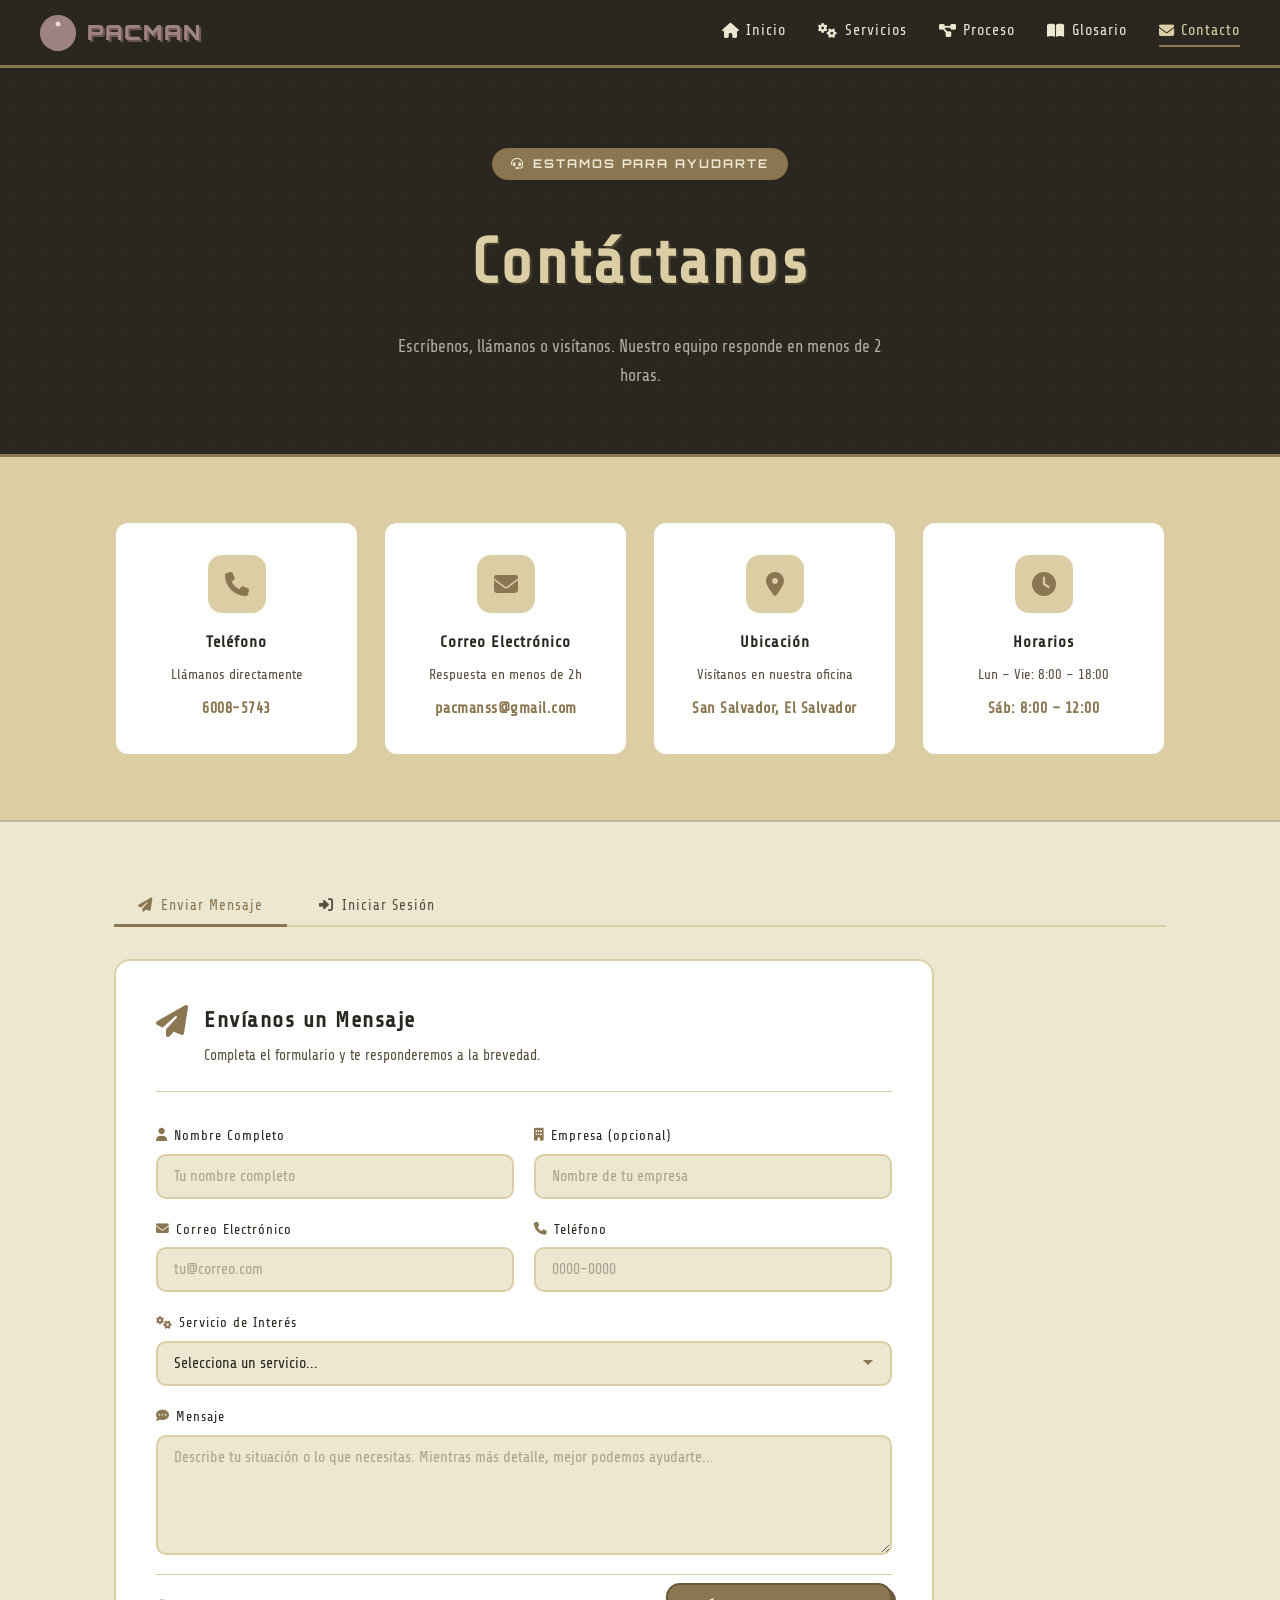
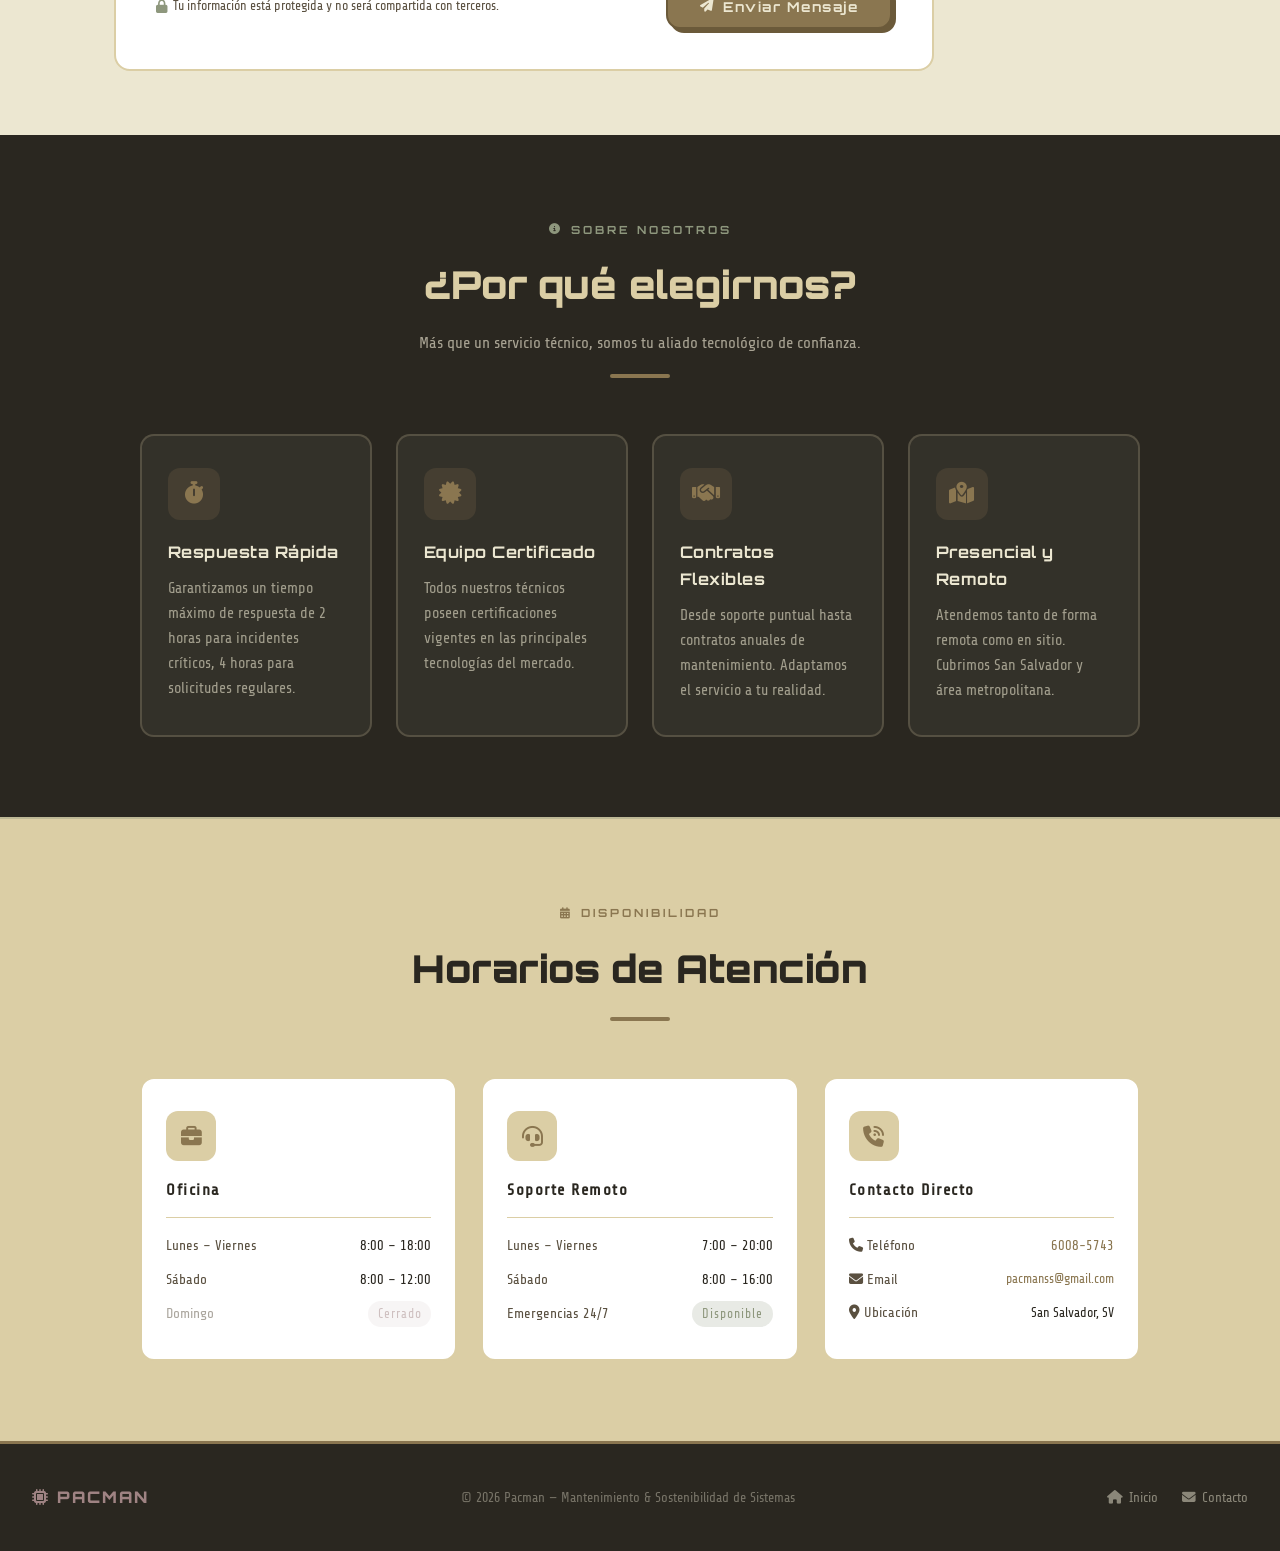
==== contact.html @ b066c22f "cambio" ====
<!DOCTYPE html>
<html lang="es">
<head>
<meta charset="UTF-8" />
<meta name="viewport" content="width=device-width, initial-scale=1.0"/>
<title>Contacto | Pacman — Mantenimiento &amp; Sostenibilidad</title>
<link rel="stylesheet" href="style.css"/>
<link rel="stylesheet" href="contact.css"/>
<link rel="stylesheet" href="https://cdnjs.cloudflare.com/ajax/libs/font-awesome/6.5.0/css/all.min.css"/>
</head>
<body>

<!-- ===================== NAVBAR ===================== -->
<nav class="navbar">
<a href="index.html" class="logo">
    <svg class="pacman-icon" viewBox="0 0 36 36" xmlns="http://www.w3.org/2000/svg">
    <g class="pacman-mouth">
        <path class="pacman-body" d="M18,18 L18,0 A18,18 0 1,1 17.99,0 Z" style="fill:var(--c5)"/>
    </g>
    <circle cx="18" cy="9" r="2.5" fill="var(--c3)" opacity="0.9"/>
    </svg>
    <span class="logo-text">PACMAN</span>
</a>

<ul class="nav-links">
    <li><a href="index.html"><i class="fa-solid fa-house"></i> Inicio</a></li>
    <li><a href="index.html#servicios"><i class="fa-solid fa-gears"></i> Servicios</a></li>
    <li><a href="index.html#proceso"><i class="fa-solid fa-diagram-project"></i> Proceso</a></li>
    <li><a href="index.html#glosario"><i class="fa-solid fa-book-open"></i> Glosario</a></li>
    <li><a href="contact.html" class="active"><i class="fa-solid fa-envelope"></i> Contacto</a></li>
</ul>

<button class="hamburger" id="hamburger" aria-label="Menú">
    <span></span><span></span><span></span>
</button>
</nav>

<!-- Mobile menu -->
<div class="mobile-menu" id="mobileMenu">
<a href="index.html"><i class="fa-solid fa-house"></i> Inicio</a>
<a href="index.html#servicios"><i class="fa-solid fa-gears"></i> Servicios</a>
<a href="index.html#proceso"><i class="fa-solid fa-diagram-project"></i> Proceso</a>
<a href="index.html#glosario"><i class="fa-solid fa-book-open"></i> Glosario</a>
<a href="contact.html"><i class="fa-solid fa-envelope"></i> Contacto</a>
</div>

<!-- ===================== HERO CONTACTO ===================== -->
<div class="contact-hero">
<div class="hero-badge">
    <i class="fa-solid fa-headset"></i>
    ESTAMOS PARA AYUDARTE
</div>
<h1>Contáctanos</h1>
<p>Escríbenos, llámanos o visítanos. Nuestro equipo responde en menos de 2 horas.</p>
</div>

<!-- ===================== MAIN CONTENT ===================== -->
<main class="contact-main">

<!-- INFO CARDS -->
<section class="info-cards-section">
    <div class="contact-container">
        <div class="info-cards-grid">

        <div class="info-card" tabindex="0">
        <div class="info-card-icon">
            <i class="fa-solid fa-phone"></i>
        </div>
        <h3>Teléfono</h3>
        <p>Llámanos directamente</p>
        <a href="tel:60085743" class="info-card-link">6008-5743</a>
        </div>

        <div class="info-card" tabindex="0">
        <div class="info-card-icon">
            <i class="fa-solid fa-envelope"></i>
        </div>
        <h3>Correo Electrónico</h3>
        <p>Respuesta en menos de 2h</p>
        <a href="mailto:pacmanss@gmail.com" class="info-card-link">pacmanss@gmail.com</a>
        </div>

        <div class="info-card" tabindex="0">
        <div class="info-card-icon">
            <i class="fa-solid fa-location-dot"></i>
        </div>
        <h3>Ubicación</h3>
        <p>Visítanos en nuestra oficina</p>
        <span class="info-card-link">San Salvador, El Salvador</span>
        </div>

        <div class="info-card" tabindex="0">
        <div class="info-card-icon">
            <i class="fa-solid fa-clock"></i>
        </div>
        <h3>Horarios</h3>
        <p>Lun – Vie: 8:00 – 18:00</p>
        <span class="info-card-link">Sáb: 8:00 – 12:00</span>
        </div>

    </div>
    </div>
</section>

<!-- FORMS SECTION -->
<section class="forms-section">
    <div class="contact-container">

    <!-- Tabs -->
    <div class="tabs-wrapper">
        <button class="tab-btn active" data-tab="message">
        <i class="fa-solid fa-paper-plane"></i> Enviar Mensaje
        </button>
        <button class="tab-btn" data-tab="login">
        <i class="fa-solid fa-right-to-bracket"></i> Iniciar Sesión
        </button>
    </div>

    <!-- TAB: MENSAJE -->
    <div class="tab-panel active" id="tab-message">
        <div class="form-card">
        <div class="form-header">
            <i class="fa-solid fa-paper-plane"></i>
            <div>
            <h2>Envíanos un Mensaje</h2>
            <p>Completa el formulario y te responderemos a la brevedad.</p>
            </div>
        </div>

        <form class="contact-form" id="messageForm" novalidate>
            <div class="form-row">
            <div class="form-group">
                <label for="nombre">
                <i class="fa-solid fa-user"></i> Nombre Completo
                </label>
                <input type="text" id="nombre" name="nombre" placeholder="Tu nombre completo" required/>
            </div>
            <div class="form-group">
                <label for="empresa">
                <i class="fa-solid fa-building"></i> Empresa (opcional)
                </label>
                <input type="text" id="empresa" name="empresa" placeholder="Nombre de tu empresa"/>
            </div>
            </div>

            <div class="form-row">
            <div class="form-group">
                <label for="email">
                <i class="fa-solid fa-envelope"></i> Correo Electrónico
                </label>
                <input type="email" id="email" name="email" placeholder="tu@correo.com" required/>
            </div>
            <div class="form-group">
                <label for="telefono">
                <i class="fa-solid fa-phone"></i> Teléfono
                </label>
                <input type="tel" id="telefono" name="telefono" placeholder="0000-0000"/>
            </div>
            </div>

            <div class="form-group">
            <label for="servicio">
                <i class="fa-solid fa-gears"></i> Servicio de Interés
            </label>
            <select id="servicio" name="servicio">
                <option value="">Selecciona un servicio...</option>
                <option value="preventivo">Mantenimiento Preventivo</option>
                <option value="soporte">Soporte Técnico</option>
                <option value="sostenibilidad">Sostenibilidad de Sistemas</option>
                <option value="seguridad">Seguridad Informática</option>
                <option value="cloud">Gestión en la Nube</option>
                <option value="red">Infraestructura de Red</option>
                <option value="backup">Respaldo y Recuperación</option>
                <option value="monitoreo">Monitoreo Continuo</option>
                <option value="otro">Otro / Consulta General</option>
            </select>
            </div>

            <div class="form-group">
            <label for="mensaje">
                <i class="fa-solid fa-comment-dots"></i> Mensaje
            </label>
            <textarea id="mensaje" name="mensaje" rows="5"
                placeholder="Describe tu situación o lo que necesitas. Mientras más detalle, mejor podemos ayudarte..." required></textarea>
            </div>

            <div class="form-footer-row">
            <p class="form-note">
                <i class="fa-solid fa-lock"></i>
                Tu información está protegida y no será compartida con terceros.
            </p>
            <button type="submit" class="btn btn-primary btn-submit">
                <i class="fa-solid fa-paper-plane"></i> Enviar Mensaje
            </button>
            </div>
        </form>

        <!-- Success message (hidden by default) -->
        <div class="success-msg" id="successMsg">
            <i class="fa-solid fa-circle-check"></i>
            <h3>¡Mensaje enviado!</h3>
            <p>Gracias por contactarnos. Te responderemos en menos de 2 horas hábiles.</p>
        </div>
        </div>
    </div>

    <!-- TAB: LOGIN -->
    <div class="tab-panel" id="tab-login">
        <div class="form-card login-card">
        <div class="form-header">
            <i class="fa-solid fa-right-to-bracket"></i>
            <div>
            <h2>Portal de Clientes</h2>
            <p>Accede a tu panel para ver tickets, reportes y estado de tus sistemas.</p>
            </div>
        </div>

        <form class="contact-form" id="loginForm" novalidate>
            <div class="form-group">
            <label for="loginEmail">
                <i class="fa-solid fa-envelope"></i> Correo Electrónico
            </label>
            <input type="email" id="loginEmail" name="loginEmail"
                placeholder="tu@correo.com" required/>
            </div>

            <div class="form-group">
            <label for="loginPass">
                <i class="fa-solid fa-lock"></i> Contraseña
            </label>
            <div class="pass-wrapper">
                <input type="password" id="loginPass" name="loginPass"
                placeholder="••••••••" required/>
                <button type="button" class="toggle-pass" id="togglePass" aria-label="Mostrar contraseña">
                <i class="fa-solid fa-eye" id="eyeIcon"></i>
                </button>
            </div>
            </div>

            <div class="form-check-row">
            <label class="check-label">
                <input type="checkbox" id="remember"/>
                <span><i class="fa-solid fa-circle-check"></i> Recordarme</span>
            </label>
            <a href="#" class="forgot-link">¿Olvidaste tu contraseña?</a>
            </div>

            <button type="submit" class="btn btn-primary btn-submit full-width">
            <i class="fa-solid fa-right-to-bracket"></i> Iniciar Sesión
            </button>

            <div class="divider-text"><span>¿No tienes cuenta?</span></div>

            <a href="#" class="btn btn-outline btn-submit full-width"
            style="justify-content:center; text-align:center;">
            <i class="fa-solid fa-user-plus"></i> Solicitar Acceso
            </a>
        </form>
        </div>
    </div>

    </div>
</section>

<!-- NOSOTROS / SOBRE PACMAN -->
<section class="about-section">
    <div class="contact-container">
    <div class="section-header">
        <div class="section-label"><i class="fa-solid fa-circle-info"></i> Sobre Nosotros</div>
        <h2>¿Por qué elegirnos?</h2>
        <p>Más que un servicio técnico, somos tu aliado tecnológico de confianza.</p>
        <div class="divider"></div>
    </div>

        <div class="about-grid">
        <div class="about-item card" tabindex="0">
        <div class="card-icon"><i class="fa-solid fa-stopwatch"></i></div>
        <h3>Respuesta Rápida</h3>
        <p>Garantizamos un tiempo máximo de respuesta de 2 horas para incidentes críticos, 4 horas para solicitudes regulares.</p>
        </div>
        <div class="about-item card" tabindex="0">
        <div class="card-icon"><i class="fa-solid fa-certificate"></i></div>
        <h3>Equipo Certificado</h3>
        <p>Todos nuestros técnicos poseen certificaciones vigentes en las principales tecnologías del mercado.</p>
        </div>
        <div class="about-item card" tabindex="0">
        <div class="card-icon"><i class="fa-solid fa-handshake"></i></div>
        <h3>Contratos Flexibles</h3>
        <p>Desde soporte puntual hasta contratos anuales de mantenimiento. Adaptamos el servicio a tu realidad.</p>
        </div>
        <div class="about-item card" tabindex="0">
        <div class="card-icon"><i class="fa-solid fa-map-location-dot"></i></div>
        <h3>Presencial y Remoto</h3>
        <p>Atendemos tanto de forma remota como en sitio. Cubrimos San Salvador y área metropolitana.</p>
        </div>
    </div>
    </div>
</section>

<!-- HORARIOS DETALLADOS -->
<section class="schedule-section">
    <div class="contact-container">
    <div class="section-header">
        <div class="section-label"><i class="fa-solid fa-calendar-days"></i> Disponibilidad</div>
        <h2>Horarios de Atención</h2>
        <div class="divider"></div>
    </div>

    <div class="schedule-grid">
        <div class="schedule-card">
        <div class="schedule-icon"><i class="fa-solid fa-briefcase"></i></div>
        <h3>Oficina</h3>
        <div class="schedule-times">
            <div class="sched-row">
            <span>Lunes – Viernes</span>
            <span class="sched-time">8:00 – 18:00</span>
            </div>
            <div class="sched-row">
            <span>Sábado</span>
            <span class="sched-time">8:00 – 12:00</span>
            </div>
            <div class="sched-row closed">
            <span>Domingo</span>
            <span class="sched-time closed-tag">Cerrado</span>
            </div>
            </div>
        </div>

        <div class="schedule-card">
        <div class="schedule-icon"><i class="fa-solid fa-headset"></i></div>
        <h3>Soporte Remoto</h3>
        <div class="schedule-times">
            <div class="sched-row">
            <span>Lunes – Viernes</span>
            <span class="sched-time">7:00 – 20:00</span>
            </div>
            <div class="sched-row">
            <span>Sábado</span>
            <span class="sched-time">8:00 – 16:00</span>
            </div>
            <div class="sched-row">
            <span>Emergencias 24/7</span>
            <span class="sched-time urgent-tag">Disponible</span>
            </div>
        </div>
        </div>

        <div class="schedule-card">
        <div class="schedule-icon"><i class="fa-solid fa-phone-volume"></i></div>
        <h3>Contacto Directo</h3>
        <div class="schedule-times">
            <div class="sched-row">
            <span><i class="fa-solid fa-phone"></i> Teléfono</span>
            <span class="sched-time"><a href="tel:60085743" style="color:var(--c1);text-decoration:none;">6008-5743</a></span>
            </div>
            <div class="sched-row">
            <span><i class="fa-solid fa-envelope"></i> Email</span>
            <span class="sched-time" style="font-size:0.8rem;"><a href="mailto:pacmanss@gmail.com" style="color:var(--c1);text-decoration:none;">pacmanss@gmail.com</a></span>
            </div>
            <div class="sched-row">
            <span><i class="fa-solid fa-location-dot"></i> Ubicación</span>
            <span class="sched-time" style="font-size:0.82rem;">San Salvador, SV</span>
            </div>
        </div>
        </div>
    </div>
    </div>
</section>

</main>

<!-- ===================== FOOTER ===================== -->
<footer>
<div class="footer-brand">
    <i class="fa-solid fa-microchip"></i> PACMAN
</div>
<span class="footer-copy">© 2026 Pacman — Mantenimiento &amp; Sostenibilidad de Sistemas</span>
<div class="footer-links">
    <a href="index.html"><i class="fa-solid fa-house"></i> Inicio</a>
    <a href="contact.html"><i class="fa-solid fa-envelope"></i> Contacto</a>
</div>
</footer>

<script>
  // Hamburger
const hamburger = document.getElementById('hamburger');
const mobileMenu = document.getElementById('mobileMenu');
hamburger.addEventListener('click', () => {
    hamburger.classList.toggle('open');
    mobileMenu.classList.toggle('open');
});
mobileMenu.querySelectorAll('a').forEach(link => {
    link.addEventListener('click', () => {
    hamburger.classList.remove('open');
    mobileMenu.classList.remove('open');
    });
});

  // Tabs
document.querySelectorAll('.tab-btn').forEach(btn => {
    btn.addEventListener('click', () => {
    document.querySelectorAll('.tab-btn').forEach(b => b.classList.remove('active'));
    document.querySelectorAll('.tab-panel').forEach(p => p.classList.remove('active'));
    btn.classList.add('active');
    document.getElementById('tab-' + btn.dataset.tab).classList.add('active');
    });
});

  // Toggle password
const togglePass = document.getElementById('togglePass');
const loginPass  = document.getElementById('loginPass');
const eyeIcon    = document.getElementById('eyeIcon');
if (togglePass) {
    togglePass.addEventListener('click', () => {
    const isPass = loginPass.type === 'password';
    loginPass.type = isPass ? 'text' : 'password';
    eyeIcon.className = isPass ? 'fa-solid fa-eye-slash' : 'fa-solid fa-eye';
    });
}

  // Message form submit (demo)
document.getElementById('messageForm').addEventListener('submit', e => {
    e.preventDefault();
    document.getElementById('messageForm').style.display = 'none';
    document.getElementById('successMsg').style.display = 'flex';
});

  // Lift animation
document.querySelectorAll('.card, .info-card').forEach(card => {
    card.addEventListener('click', () => card.classList.toggle('lifted'));
    card.addEventListener('keydown', e => {
    if (e.key === 'Enter' || e.key === ' ') {
        e.preventDefault();
        card.classList.toggle('lifted');
    }
    });
});
</script>
</body>
</html>
---- style.css ----
/* =========================================================
  PACMAN — Mantenimiento & Sostenibilidad
  Paleta: #8A7650 | #8E977D | #ECE7D1 | #DBCEA5 | #9F8383
  Fuentes: Orbitron (títulos) | Share Tech (cuerpo)
   ========================================================= */

@import url('https://fonts.googleapis.com/css2?family=Orbitron:wght@400;700;900&family=Share+Tech&display=swap');
@import url('https://cdnjs.cloudflare.com/ajax/libs/font-awesome/6.5.0/css/all.min.css');

/* ---------- RESET & BASE ---------- */
*, *::before, *::after {
  box-sizing: border-box;
  margin: 0;
  padding: 0;
}

:root {
  --c1: #8A7650;   /* dorado tierra */
  --c2: #8E977D;   /* verde sage */
  --c3: #ECE7D1;   /* crema claro */
  --c4: #DBCEA5;   /* crema dorado */
  --c5: #9F8383;   /* rosa grisáceo (logo) */
  --dark: #2A2720;
  --text: #2A2720;
  --text-light: #5a5040;
  --shadow: rgba(138, 118, 80, 0.25);
  --radius: 14px;
}

html { scroll-behavior: smooth; }

body {
  font-family: 'Share Tech', monospace;
  background-color: var(--c3);
  color: var(--text);
  line-height: 1.7;
  font-size: 16px;
}

/* ---------- SCROLLBAR ---------- */
::-webkit-scrollbar { width: 8px; }
::-webkit-scrollbar-track { background: var(--c4); }
::-webkit-scrollbar-thumb { background: var(--c1); border-radius: 4px; }

/* =========================================================
  NAVBAR
   ========================================================= */
.navbar {
  position: sticky;
  top: 0;
  z-index: 1000;
  background: var(--dark);
  border-bottom: 3px solid var(--c1);
  padding: 0 2.5rem;
  display: flex;
  align-items: center;
  justify-content: space-between;
  height: 68px;
}

/* Logo */
.logo {
  display: flex;
  align-items: center;
  gap: 0.7rem;
  text-decoration: none;
}

.logo-text {
  font-family: 'Orbitron', sans-serif;
  font-weight: 900;
  font-size: 1.3rem;
  color: var(--c5);
  letter-spacing: 2px;
  text-shadow: 2px 2px 0 #6b5555;
}

/* Pacman SVG animado */
.pacman-icon {
  width: 36px;
  height: 36px;
  flex-shrink: 0;
}

.pacman-body {
  fill: var(--c5);
}

.pacman-mouth {
  animation: chomping 0.45s infinite alternate ease-in-out;
  transform-origin: 50% 50%;
}

@keyframes chomping {
  from { d: path("M18,18 L18,0 A18,18 0 1,1 17.9,0 Z"); }
  to   { d: path("M18,18 L18,4 A18,18 0 1,1 17.9,4 Z"); }
}

/* Nav links */
.nav-links {
  display: flex;
  list-style: none;
  gap: 2rem;
  align-items: center;
}

.nav-links a {
  font-family: 'Share Tech', monospace;
  color: var(--c3);
  text-decoration: none;
  font-size: 0.95rem;
  letter-spacing: 1px;
  display: flex;
  align-items: center;
  gap: 0.4rem;
  transition: color 0.2s;
  position: relative;
  padding-bottom: 4px;
}

.nav-links a::after {
  content: '';
  position: absolute;
  bottom: 0;
  left: 0;
  width: 0;
  height: 2px;
  background: var(--c1);
  transition: width 0.25s;
}

.nav-links a:hover { color: var(--c4); }
.nav-links a:hover::after { width: 100%; }

.nav-links a.active { color: var(--c4); }
.nav-links a.active::after { width: 100%; }

/* Hamburger */
.hamburger {
  display: none;
  flex-direction: column;
  gap: 5px;
  cursor: pointer;
  background: none;
  border: none;
  padding: 6px;
}

.hamburger span {
  display: block;
  width: 26px;
  height: 2.5px;
  background: var(--c3);
  border-radius: 2px;
  transition: transform 0.3s, opacity 0.3s;
}

.hamburger.open span:nth-child(1) { transform: translateY(7.5px) rotate(45deg); }
.hamburger.open span:nth-child(2) { opacity: 0; }
.hamburger.open span:nth-child(3) { transform: translateY(-7.5px) rotate(-45deg); }

/* Mobile menu */
.mobile-menu {
  display: none;
  flex-direction: column;
  background: var(--dark);
  border-top: 2px solid var(--c1);
  padding: 1.5rem 2.5rem;
  gap: 1.2rem;
  position: absolute;
  top: 68px;
  left: 0;
  right: 0;
  z-index: 999;
  box-shadow: 0 8px 24px rgba(0,0,0,0.3);
}

.mobile-menu.open { display: flex; }

.mobile-menu a {
  font-family: 'Share Tech', monospace;
  color: var(--c3);
  text-decoration: none;
  font-size: 1rem;
  letter-spacing: 1px;
  display: flex;
  align-items: center;
  gap: 0.6rem;
  padding: 0.4rem 0;
  border-bottom: 1px solid rgba(219,206,165,0.15);
  transition: color 0.2s;
}

.mobile-menu a:hover { color: var(--c4); }

/* =========================================================
  HERO
   ========================================================= */
.hero {
  background: var(--dark);
  padding: 5.5rem 2rem 4rem;
  text-align: center;
  position: relative;
  overflow: hidden;
}

.hero::before {
  content: '';
  position: absolute;
  inset: 0;
  background-image: radial-gradient(circle, rgba(138,118,80,0.12) 1.5px, transparent 1.5px);
  background-size: 26px 26px;
  pointer-events: none;
}

.hero-badge {
  display: inline-flex;
  align-items: center;
  gap: 0.5rem;
  background: var(--c1);
  color: var(--c3);
  font-family: 'Orbitron', sans-serif;
  font-size: 0.75rem;
  font-weight: 700;
  padding: 0.35rem 1.2rem;
  border-radius: 999px;
  letter-spacing: 2px;
  margin-bottom: 1.8rem;
  animation: pulseBadge 2.5s infinite;
}

@keyframes pulseBadge {
  0%, 100% { box-shadow: 0 0 0 0 rgba(138,118,80,0.5); }
  50% { box-shadow: 0 0 0 10px rgba(138,118,80,0); }
}

.hero h1 {
  font-family: 'Orbitron', sans-serif;
  font-weight: 900;
  font-size: clamp(2rem, 5vw, 4rem);
  color: var(--c4);
  line-height: 1.15;
  margin-bottom: 1.2rem;
  text-shadow: 3px 3px 0 rgba(138,118,80,0.4);
}

.hero h1 span { color: var(--c5); }

.hero p {
  font-size: 1.1rem;
  color: rgba(236,231,209,0.75);
  max-width: 580px;
  margin: 0 auto 2.5rem;
}

/* Dots path animation */
.dots-path {
  display: flex;
  justify-content: center;
  gap: 10px;
  margin-bottom: 2.5rem;
}

.dot {
  width: 11px;
  height: 11px;
  background: var(--c1);
  border-radius: 50%;
  animation: dotBlink 1.4s infinite;
}
.dot:nth-child(2) { animation-delay: 0.2s; }
.dot:nth-child(3) { animation-delay: 0.4s; }
.dot:nth-child(4) { animation-delay: 0.6s; }
.dot:nth-child(5) { animation-delay: 0.8s; }

@keyframes dotBlink {
  0%, 100% { opacity: 1; transform: scale(1); }
  50% { opacity: 0.2; transform: scale(0.5); }
}

/* Hero buttons */
.hero-btns {
  display: flex;
  gap: 1rem;
  justify-content: center;
  flex-wrap: wrap;
  margin-bottom: 3.5rem;
}

/* Ghosts */
.ghosts-row {
  display: flex;
  justify-content: center;
  gap: 2rem;
  flex-wrap: wrap;
}

.ghost {
  width: 42px;
  height: 48px;
  border-radius: 21px 21px 0 0;
  position: relative;
  animation: ghostBounce 1.8s ease-in-out infinite;
}

.ghost::after {
  content: '';
  position: absolute;
  bottom: -6px;
  left: 0;
  right: 0;
  height: 12px;
  background: inherit;
  clip-path: polygon(0% 0%, 16% 100%, 33% 0%, 50% 100%, 66% 0%, 83% 100%, 100% 0%);
}

.ghost .eyes {
  display: flex;
  gap: 8px;
  justify-content: center;
  padding-top: 11px;
}

.ghost .eye {
  width: 8px;
  height: 8px;
  background: var(--c3);
  border-radius: 50%;
  position: relative;
}

.ghost .eye::after {
  content: '';
  position: absolute;
  width: 4px;
  height: 4px;
  background: var(--dark);
  border-radius: 50%;
  top: 2px;
  left: 2px;
}

.ghost:nth-child(1) { background: #37353E; animation-delay: 0s; }
.ghost:nth-child(2) { background: #44444E; animation-delay: 0.3s; }
.ghost:nth-child(3) { background: #715A5A; animation-delay: 0.6s; }
.ghost:nth-child(4) { background: #D3DAD9; animation-delay: 0.9s; }

@keyframes ghostBounce {
  0%, 100% { transform: translateY(0); }
  50% { transform: translateY(-12px); }
}

/* =========================================================
  BUTTONS
   ========================================================= */
.btn {
  display: inline-flex;
  align-items: center;
  gap: 0.5rem;
  font-family: 'Orbitron', sans-serif;
  font-size: 0.85rem;
  font-weight: 700;
  letter-spacing: 1.5px;
  padding: 0.8rem 2rem;
  border-radius: var(--radius);
  text-decoration: none;
  cursor: pointer;
  border: 2px solid transparent;
  transition: transform 0.15s, box-shadow 0.15s;
}

.btn-primary {
  background: var(--c1);
  color: var(--c3);
  border-color: #6b5a3a;
  box-shadow: 4px 4px 0 #6b5a3a;
}

.btn-primary:hover {
  transform: translate(-2px, -2px);
  box-shadow: 6px 6px 0 #6b5a3a;
}

.btn-outline {
  background: transparent;
  color: var(--c4);
  border-color: var(--c4);
  box-shadow: 4px 4px 0 rgba(219,206,165,0.3);
}

.btn-outline:hover {
  background: rgba(219,206,165,0.1);
  transform: translate(-2px, -2px);
  box-shadow: 6px 6px 0 rgba(219,206,165,0.3);
}

/* =========================================================
  SECTION COMMON
   ========================================================= */
section { padding: 5rem 2rem; }

.section-header {
  text-align: center;
  margin-bottom: 3.5rem;
}

.section-label {
  display: inline-flex;
  align-items: center;
  gap: 0.5rem;
  font-family: 'Orbitron', sans-serif;
  font-size: 0.7rem;
  font-weight: 700;
  letter-spacing: 3px;
  color: var(--c1);
  text-transform: uppercase;
  margin-bottom: 0.8rem;
}

.section-header h2 {
  font-family: 'Orbitron', sans-serif;
  font-weight: 900;
  font-size: clamp(1.6rem, 3.5vw, 2.4rem);
  color: var(--text);
  margin-bottom: 0.8rem;
}

.section-header p {
  color: var(--text-light);
  max-width: 560px;
  margin: 0 auto;
  font-size: 1rem;
}

/* Divider */
.divider {
  width: 60px;
  height: 4px;
  background: var(--c1);
  margin: 1rem auto 0;
  border-radius: 2px;
}

/* =========================================================
  LIFT CARDS (animación al seleccionar)
   ========================================================= */
.cards-grid {
  display: grid;
  grid-template-columns: repeat(auto-fit, minmax(240px, 1fr));
  gap: 1.6rem;
  max-width: 1100px;
  margin: 0 auto;
}

.card {
  background: #fff;
  border: 2px solid var(--c4);
  border-radius: var(--radius);
  padding: 2rem 1.6rem;
  cursor: pointer;
  transition: transform 0.25s cubic-bezier(0.34,1.56,0.64,1),
              box-shadow 0.25s ease,
              border-color 0.25s;
  position: relative;
  overflow: hidden;
}

.card::before {
  content: '';
  position: absolute;
  top: 0; left: 0; right: 0;
  height: 4px;
  background: var(--c1);
  transform: scaleX(0);
  transform-origin: left;
  transition: transform 0.3s;
}

.card:hover,
.card:focus,
.card.lifted {
  transform: translateY(-10px);
  box-shadow: 0 20px 40px var(--shadow), 0 8px 16px rgba(138,118,80,0.15);
  border-color: var(--c1);
}

.card:hover::before,
.card:focus::before,
.card.lifted::before {
  transform: scaleX(1);
}

.card-icon {
  width: 52px;
  height: 52px;
  background: var(--c4);
  border-radius: 12px;
  display: flex;
  align-items: center;
  justify-content: center;
  font-size: 1.4rem;
  color: var(--c1);
  margin-bottom: 1.2rem;
  transition: background 0.25s;
}

.card:hover .card-icon,
.card.lifted .card-icon {
  background: var(--c1);
  color: var(--c3);
}

.card h3 {
  font-family: 'Orbitron', sans-serif;
  font-weight: 700;
  font-size: 1rem;
  color: var(--text);
  margin-bottom: 0.6rem;
  letter-spacing: 0.5px;
}

.card p {
  color: var(--text-light);
  font-size: 0.95rem;
  line-height: 1.65;
}

/* =========================================================
  STATS BAND
   ========================================================= */
.stats-band {
  background: var(--dark);
  border-top: 3px solid var(--c1);
  border-bottom: 3px solid var(--c1);
  padding: 3.5rem 2rem;
  display: flex;
  justify-content: center;
  gap: 3.5rem;
  flex-wrap: wrap;
}

.stat {
  text-align: center;
  display: flex;
  flex-direction: column;
  align-items: center;
  gap: 0.4rem;
}

.stat-icon {
  font-size: 1.6rem;
  color: var(--c2);
  margin-bottom: 0.3rem;
}

.stat-num {
  font-family: 'Orbitron', sans-serif;
  font-weight: 900;
  font-size: 2.6rem;
  color: var(--c4);
  line-height: 1;
}

.stat-label {
  font-family: 'Share Tech', monospace;
  font-size: 0.85rem;
  color: rgba(236,231,209,0.6);
  letter-spacing: 1px;
}

/* =========================================================
  INFO SECTIONS (alternadas)
   ========================================================= */
.info-section {
  max-width: 1000px;
  margin: 0 auto;
  display: grid;
  grid-template-columns: 1fr 1fr;
  gap: 3rem;
  align-items: center;
}

.info-section.reverse { direction: rtl; }
.info-section.reverse > * { direction: ltr; }

.info-visual {
  background: var(--c4);
  border-radius: var(--radius);
  padding: 2.5rem;
  border: 2px solid var(--c1);
  text-align: center;
}

.info-visual i {
  font-size: 5rem;
  color: var(--c1);
  display: block;
  margin-bottom: 1rem;
}

.info-visual p {
  font-family: 'Orbitron', sans-serif;
  font-size: 0.85rem;
  color: var(--text-light);
  letter-spacing: 1px;
}

.info-content h2 {
  font-family: 'Orbitron', sans-serif;
  font-weight: 900;
  font-size: 1.7rem;
  color: var(--text);
  margin-bottom: 1rem;
  line-height: 1.3;
}

.info-content p {
  color: var(--text-light);
  font-size: 0.98rem;
  margin-bottom: 1rem;
  line-height: 1.7;
}

.info-list {
  list-style: none;
  display: flex;
  flex-direction: column;
  gap: 0.6rem;
  margin-top: 1rem;
}

.info-list li {
  display: flex;
  align-items: flex-start;
  gap: 0.7rem;
  font-size: 0.95rem;
  color: var(--text-light);
}

.info-list li i {
  color: var(--c1);
  margin-top: 3px;
  flex-shrink: 0;
}

/* =========================================================
  TABLE
   ========================================================= */
.table-section {
  background: var(--c4);
  border-top: 3px solid var(--c2);
  border-bottom: 3px solid var(--c2);
}

.table-wrap {
  max-width: 900px;
  margin: 0 auto;
  overflow-x: auto;
}

.styled-table {
  width: 100%;
  border-collapse: collapse;
  font-family: 'Share Tech', monospace;
  font-size: 0.95rem;
}

.styled-table thead tr {
  background: var(--dark);
  color: var(--c4);
}

.styled-table th {
  font-family: 'Orbitron', sans-serif;
  font-size: 0.8rem;
  letter-spacing: 1px;
  padding: 1rem 1.2rem;
  text-align: left;
  border-bottom: 3px solid var(--c1);
}

.styled-table th i {
  margin-right: 0.4rem;
  color: var(--c1);
}

.styled-table td {
  padding: 0.9rem 1.2rem;
  border-bottom: 1px solid rgba(138,118,80,0.2);
  color: var(--text);
  vertical-align: top;
}

.styled-table tbody tr {
  transition: background 0.2s;
}

.styled-table tbody tr:hover {
  background: rgba(138,118,80,0.08);
}

.styled-table tbody tr:last-child td {
  border-bottom: none;
}

.badge-table {
  display: inline-flex;
  align-items: center;
  gap: 0.35rem;
  background: var(--c1);
  color: var(--c3);
  font-family: 'Orbitron', sans-serif;
  font-size: 0.7rem;
  padding: 0.25rem 0.7rem;
  border-radius: 999px;
  letter-spacing: 1px;
}

/* =========================================================
  PROCESS STEPS
   ========================================================= */
.steps-grid {
  display: grid;
  grid-template-columns: repeat(auto-fit, minmax(200px, 1fr));
  gap: 1.5rem;
  max-width: 1000px;
  margin: 0 auto;
  position: relative;
}

.step-card {
  background: var(--dark);
  border-radius: var(--radius);
  padding: 2rem 1.5rem;
  text-align: center;
  border: 2px solid rgba(219,206,165,0.15);
  transition: transform 0.25s cubic-bezier(0.34,1.56,0.64,1),
              box-shadow 0.25s ease,
              border-color 0.25s;
  cursor: pointer;
}

.step-card:hover,
.step-card.lifted {
  transform: translateY(-10px);
  box-shadow: 0 20px 40px rgba(0,0,0,0.35);
  border-color: var(--c1);
}

.step-number {
  font-family: 'Orbitron', sans-serif;
  font-size: 0.7rem;
  font-weight: 700;
  letter-spacing: 2px;
  color: var(--c1);
  margin-bottom: 0.8rem;
  display: block;
}

.step-card i {
  font-size: 2.2rem;
  color: var(--c2);
  margin-bottom: 1rem;
  display: block;
}

.step-card h3 {
  font-family: 'Orbitron', sans-serif;
  font-size: 0.9rem;
  font-weight: 700;
  color: var(--c3);
  margin-bottom: 0.5rem;
}

.step-card p {
  color: rgba(236,231,209,0.6);
  font-size: 0.88rem;
  line-height: 1.6;
}

/* =========================================================
  CTA BAND
   ========================================================= */
.cta-band {
  background: var(--c1);
  padding: 4rem 2rem;
  text-align: center;
}

.cta-band h2 {
  font-family: 'Orbitron', sans-serif;
  font-weight: 900;
  font-size: clamp(1.5rem, 3vw, 2.2rem);
  color: var(--c3);
  margin-bottom: 0.8rem;
}

.cta-band p {
  color: rgba(236,231,209,0.8);
  margin-bottom: 2rem;
  font-size: 1rem;
}

.btn-cta {
  background: var(--c3);
  color: var(--c1);
  border-color: #c8b880;
  box-shadow: 4px 4px 0 #c8b880;
}

.btn-cta:hover {
  transform: translate(-2px, -2px);
  box-shadow: 6px 6px 0 #c8b880;
  color: var(--c1);
}

/* =========================================================
  FOOTER
   ========================================================= */
footer {
  background: var(--dark);
  border-top: 3px solid var(--c1);
  padding: 2.5rem 2rem;
  display: flex;
  justify-content: space-between;
  align-items: center;
  flex-wrap: wrap;
  gap: 1rem;
}

.footer-brand {
  font-family: 'Orbitron', sans-serif;
  font-size: 1rem;
  color: var(--c5);
  font-weight: 900;
  letter-spacing: 2px;
}

.footer-copy {
  font-family: 'Share Tech', monospace;
  color: rgba(236,231,209,0.4);
  font-size: 0.85rem;
}

.footer-links {
  display: flex;
  gap: 1.5rem;
}

.footer-links a {
  color: rgba(236,231,209,0.5);
  text-decoration: none;
  font-size: 0.85rem;
  transition: color 0.2s;
  display: flex;
  align-items: center;
  gap: 0.4rem;
}

.footer-links a:hover { color: var(--c4); }

/* =========================================================
  RESPONSIVE
   ========================================================= */
@media (max-width: 768px) {
  .navbar { padding: 0 1.2rem; }
  .nav-links { display: none; }
  .hamburger { display: flex; }

  .info-section {
    grid-template-columns: 1fr;
    gap: 2rem;
  }
  .info-section.reverse { direction: ltr; }

  footer {
    flex-direction: column;
    text-align: center;
  }
}

@media (max-width: 500px) {
  .hero { padding: 4rem 1.2rem 3rem; }
  .cards-grid { grid-template-columns: 1fr; }
  .stats-band { gap: 2rem; }
}
---- contact.css ----
/* =========================================================
    CONTACT.CSS — Pacman Mantenimiento & Sostenibilidad
    Fuente exclusiva: Share Tech
    Paleta: #8A7650 | #8E977D | #ECE7D1 | #DBCEA5 | #9F8383
   ========================================================= */

/* Override: Share Tech everywhere en contact */
body {
font-family: 'Share Tech', monospace;
}

/* Contact hero */
.contact-hero {
background: var(--dark);
text-align: center;
padding: 5rem 2rem 4rem;
border-bottom: 3px solid var(--c1);
position: relative;
overflow: hidden;
}

.contact-hero::before {
content: '';
position: absolute;
inset: 0;
background-image: radial-gradient(circle, rgba(142,151,125,0.1) 1.5px, transparent 1.5px);
background-size: 28px 28px;
pointer-events: none;
}

.contact-hero h1 {
font-family: 'Share Tech', monospace;
font-size: clamp(2.2rem, 5vw, 4rem);
color: var(--c4);
margin-bottom: 1rem;
letter-spacing: 3px;
text-shadow: 2px 2px 0 rgba(138,118,80,0.3);
}

.contact-hero p {
color: rgba(236,231,209,0.7);
font-size: 1.05rem;
max-width: 500px;
margin: 0 auto;
}

/* Container */
.contact-container {
max-width: 1100px;
margin: 0 auto;
padding: 0 1.5rem;
}

/* =========================================================
INFO CARDS
   ========================================================= */
.info-cards-section {
background: var(--c4);
padding: 4rem 2rem;
border-bottom: 2px solid rgba(142,151,125,0.4);
}

.info-cards-grid {
display: grid;
grid-template-columns: repeat(auto-fit, minmax(220px, 1fr));
gap: 1.5rem;
}

.info-card {
background: #fff;
border: 2px solid var(--c4);
border-radius: 14px;
padding: 2rem 1.5rem;
text-align: center;
cursor: pointer;
transition: transform 0.25s cubic-bezier(0.34,1.56,0.64,1),
                box-shadow 0.25s,
                border-color 0.25s;
}

.info-card:hover,
.info-card.lifted {
transform: translateY(-10px);
box-shadow: 0 20px 40px var(--shadow);
border-color: var(--c1);
}

.info-card-icon {
width: 58px;
height: 58px;
background: var(--c4);
border-radius: 14px;
display: flex;
align-items: center;
justify-content: center;
font-size: 1.5rem;
color: var(--c1);
margin: 0 auto 1rem;
transition: background 0.25s, color 0.25s;
}

.info-card:hover .info-card-icon,
.info-card.lifted .info-card-icon {
background: var(--c1);
color: var(--c3);
}

.info-card h3 {
font-family: 'Share Tech', monospace;
font-size: 1rem;
letter-spacing: 1px;
color: var(--text);
margin-bottom: 0.4rem;
}

.info-card p {
color: var(--text-light);
font-size: 0.88rem;
margin-bottom: 0.5rem;
}

.info-card-link {
display: inline-block;
color: var(--c1);
font-size: 0.95rem;
font-weight: bold;
text-decoration: none;
letter-spacing: 0.5px;
transition: color 0.2s;
}

.info-card-link:hover { color: var(--c5); text-decoration: underline; }

/* =========================================================
FORMS SECTION
   ========================================================= */
.forms-section {
background: var(--c3);
padding: 4rem 2rem;
}

/* Tabs */
.tabs-wrapper {
display: flex;
gap: 0.5rem;
margin-bottom: 2rem;
border-bottom: 2px solid var(--c4);
padding-bottom: 0;
flex-wrap: wrap;
}

.tab-btn {
font-family: 'Share Tech', monospace;
font-size: 0.9rem;
letter-spacing: 1px;
color: var(--text-light);
background: none;
border: none;
border-bottom: 3px solid transparent;
padding: 0.7rem 1.5rem;
cursor: pointer;
display: flex;
align-items: center;
gap: 0.5rem;
transition: color 0.2s, border-color 0.2s;
margin-bottom: -2px;
}

.tab-btn:hover { color: var(--c1); }

.tab-btn.active {
color: var(--c1);
border-bottom-color: var(--c1);
}

.tab-panel { display: none; }
.tab-panel.active { display: block; }

/* Form card */
.form-card {
background: #fff;
border: 2px solid var(--c4);
border-radius: 16px;
padding: 2.5rem;
max-width: 820px;
}

.login-card {
max-width: 480px;
}

.form-header {
display: flex;
align-items: flex-start;
gap: 1rem;
margin-bottom: 2rem;
padding-bottom: 1.5rem;
border-bottom: 1px solid var(--c4);
}

.form-header > i {
font-size: 2rem;
color: var(--c1);
margin-top: 4px;
flex-shrink: 0;
}

.form-header h2 {
font-family: 'Share Tech', monospace;
font-size: 1.4rem;
letter-spacing: 1.5px;
color: var(--text);
margin-bottom: 0.2rem;
}

.form-header p {
color: var(--text-light);
font-size: 0.9rem;
}

/* Form elements */
.contact-form {
display: flex;
flex-direction: column;
gap: 1.2rem;
}

.form-row {
display: grid;
grid-template-columns: 1fr 1fr;
gap: 1.2rem;
}

.form-group {
display: flex;
flex-direction: column;
gap: 0.4rem;
}

.form-group label {
font-family: 'Share Tech', monospace;
font-size: 0.85rem;
letter-spacing: 1px;
color: var(--text);
display: flex;
align-items: center;
gap: 0.4rem;
}

.form-group label i { color: var(--c1); font-size: 0.8rem; }

.form-group input,
.form-group select,
.form-group textarea {
font-family: 'Share Tech', monospace;
font-size: 0.95rem;
color: var(--text);
background: var(--c3);
border: 2px solid var(--c4);
border-radius: 10px;
padding: 0.75rem 1rem;
transition: border-color 0.2s, box-shadow 0.2s;
outline: none;
width: 100%;
}

.form-group input:focus,
.form-group select:focus,
.form-group textarea:focus {
border-color: var(--c1);
box-shadow: 0 0 0 3px rgba(138,118,80,0.15);
}

.form-group input::placeholder,
.form-group textarea::placeholder {
color: rgba(90,80,64,0.45);
}

.form-group textarea { resize: vertical; min-height: 120px; }

.form-group select {cursor: pointer;
appearance: none;
background-image: url("data:image/svg+xml,%3Csvg xmlns='http://www.w3.org/2000/svg' width='12' height='8' viewBox='0 0 12 8'%3E%3Cpath fill='%238A7650' d='M1 1l5 5 5-5'/%3E%3C/svg%3E");
background-repeat: no-repeat;
background-position: right 1rem center;
padding-right: 2.5rem;
}

/* Password wrapper */
.pass-wrapper {
position: relative;
}

.pass-wrapper input { padding-right: 3rem; }

.toggle-pass {
position: absolute;
right: 0.8rem;
top: 50%;
transform: translateY(-50%);
background: none;
border: none;
color: var(--c1);
cursor: pointer;
font-size: 0.95rem;
padding: 4px;
transition: color 0.2s;
}

.toggle-pass:hover { color: var(--c5); }

/* Checkbox */
.form-check-row {
display: flex;
justify-content: space-between;
align-items: center;
flex-wrap: wrap;
gap: 0.5rem;
}

.check-label {
display: flex;
align-items: center;
gap: 0.5rem;
font-size: 0.88rem;
color: var(--text-light);
cursor: pointer;
}

.check-label input[type="checkbox"] { accent-color: var(--c1); width: 15px; height: 15px; }
.check-label i { color: var(--c1); }

.forgot-link {
font-size: 0.85rem;
color: var(--c1);
text-decoration: none;
letter-spacing: 0.5px;
transition: color 0.2s;
}
.forgot-link:hover { color: var(--c5); text-decoration: underline; }

/* Form footer */
.form-footer-row {
display: flex;
justify-content: space-between;
align-items: center;
gap: 1rem;
flex-wrap: wrap;
padding-top: 0.5rem;
border-top: 1px solid var(--c4);
}

.form-note {
font-size: 0.82rem;
color: var(--text-light);
display: flex;
align-items: center;
gap: 0.4rem;
}

.form-note i { color: var(--c2); }

.btn-submit { flex-shrink: 0; }

.full-width { width: 100%; text-align: center; justify-content: center; }

/* Divider text */
.divider-text {
display: flex;
align-items: center;
gap: 1rem;
font-size: 0.82rem;
color: var(--text-light);
letter-spacing: 1px;
margin: 0.3rem 0;
}
.divider-text::before,
.divider-text::after {
content: '';
flex: 1;
height: 1px;
background: var(--c4);
}

/* Success message */
.success-msg {
display: none;
flex-direction: column;
align-items: center;
text-align: center;
padding: 3rem 2rem;
gap: 1rem;
}

.success-msg i {
font-size: 4rem;
color: var(--c2);
}

.success-msg h3 {
font-family: 'Share Tech', monospace;
font-size: 1.4rem;
letter-spacing: 2px;
color: var(--text);
}

.success-msg p {
color: var(--text-light);
font-size: 0.95rem;
}

/* =========================================================
ABOUT SECTION
   ========================================================= */
.about-section {
background: var(--dark);
padding: 5rem 2rem;
}

.about-section .section-header h2 {
color: var(--c4);
}

.about-section .section-label { color: var(--c2); }
.about-section .section-header p { color: rgba(236,231,209,0.65); }

.about-grid {
display: grid;
grid-template-columns: repeat(auto-fit, minmax(220px, 1fr));
gap: 1.5rem;
max-width: 1000px;
margin: 0 auto;
}

.about-item {
background: rgba(236,231,209,0.05) !important;
border-color: rgba(219,206,165,0.2) !important;
}

.about-item h3 { color: var(--c3) !important; }
.about-item p  { color: rgba(236,231,209,0.6) !important; }
.about-item .card-icon { background: rgba(138,118,80,0.2) !important; }

/* =========================================================
SCHEDULE SECTION
   ========================================================= */
.schedule-section {
background: var(--c4);
padding: 5rem 2rem;
border-top: 2px solid rgba(142,151,125,0.4);
}

.schedule-grid {
display: grid;
grid-template-columns: repeat(auto-fit, minmax(260px, 1fr));
gap: 1.5rem;
max-width: 1000px;
margin: 0 auto;
}

.schedule-card {
background: #fff;
border: 2px solid var(--c4);
border-radius: 14px;
padding: 2rem 1.5rem;
transition: transform 0.25s cubic-bezier(0.34,1.56,0.64,1), box-shadow 0.25s;
}

.schedule-card:hover {
transform: translateY(-6px);
box-shadow: 0 16px 32px var(--shadow);
}

.schedule-icon {
width: 50px;
height: 50px;
background: var(--c4);
border-radius: 12px;
display: flex;
align-items: center;
justify-content: center;
font-size: 1.3rem;
color: var(--c1);
margin-bottom: 1rem;
}

.schedule-card h3 {
font-family: 'Share Tech', monospace;
font-size: 1rem;
letter-spacing: 1.5px;
color: var(--text);
margin-bottom: 1rem;
padding-bottom: 0.8rem;
border-bottom: 1px solid var(--c4);
}

.schedule-times { display: flex; flex-direction: column; gap: 0.6rem; }

.sched-row {
display: flex;
justify-content: space-between;
align-items: center;
font-size: 0.88rem;
color: var(--text-light);
gap: 0.5rem;
}

.sched-time {
font-family: 'Share Tech', monospace;
color: var(--text);
font-size: 0.88rem;
text-align: right;
}

.sched-row.closed { opacity: 0.5; }

.closed-tag {
display: inline-block;
background: rgba(159,131,131,0.15);
color: var(--c5);
font-size: 0.78rem;
padding: 0.15rem 0.6rem;
border-radius: 999px;
letter-spacing: 1px;
}

.urgent-tag {
display: inline-block;
background: rgba(142,151,125,0.2);
color: var(--c2);
font-size: 0.78rem;
padding: 0.15rem 0.6rem;
border-radius: 999px;
letter-spacing: 1px;
}

/* =========================================================
RESPONSIVE
   ========================================================= */
@media (max-width: 640px) {
.form-row { grid-template-columns: 1fr; }
.form-footer-row { flex-direction: column; align-items: stretch; }
.form-card { padding: 1.5rem; }
.btn-submit { width: 100%; justify-content: center; }
.form-check-row { flex-direction: column; align-items: flex-start; }
}
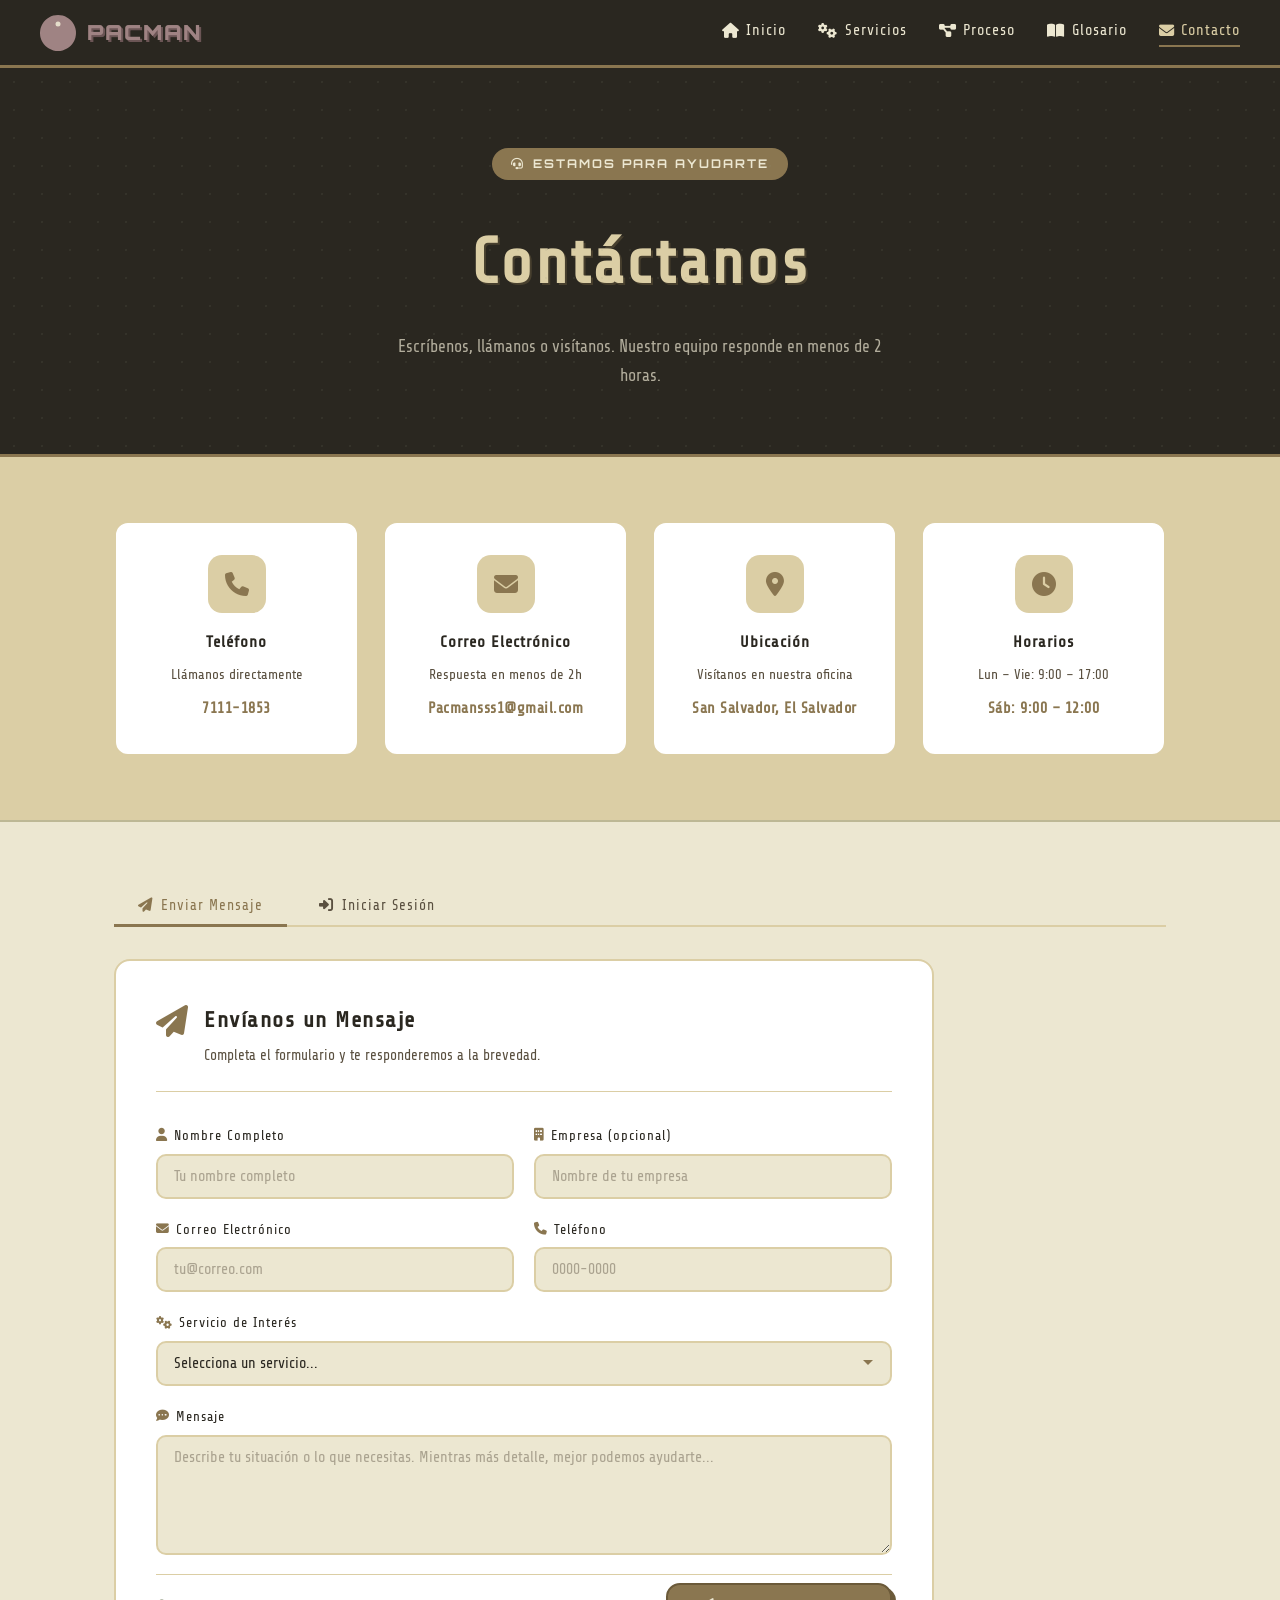
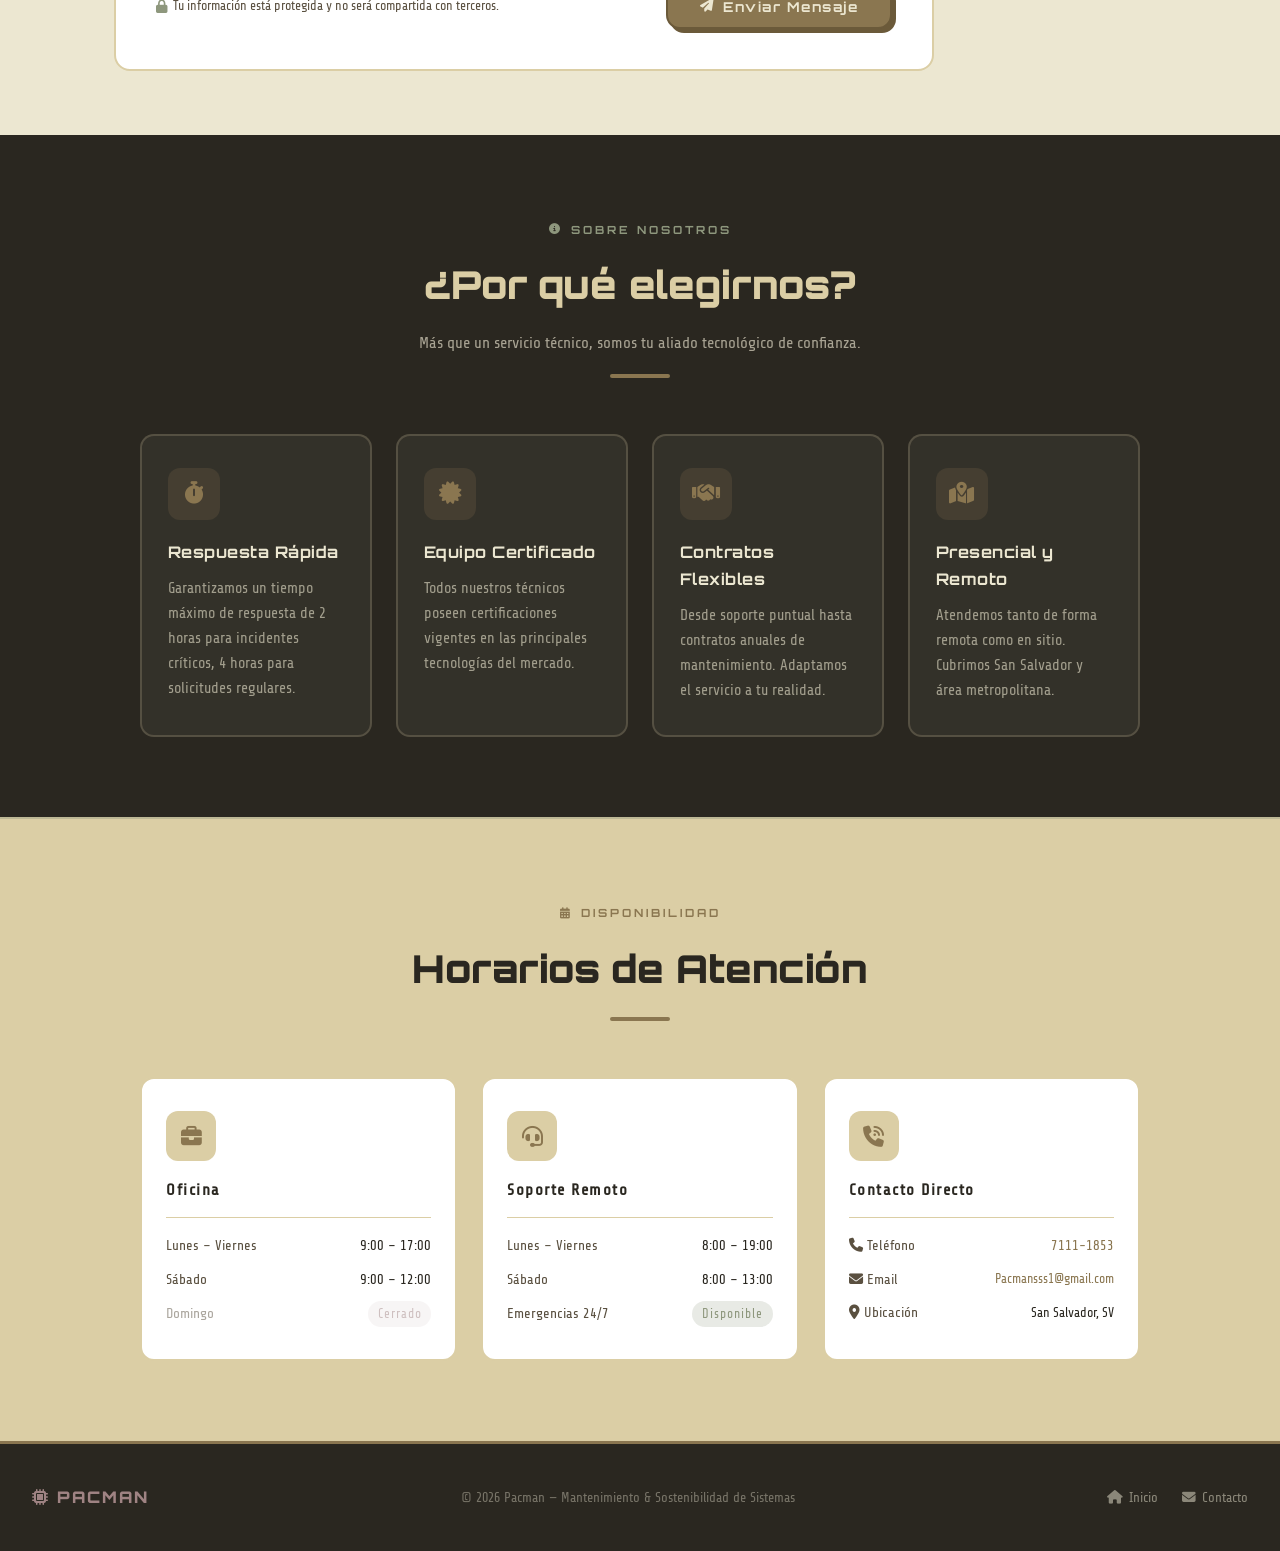
==== commit fa1eb289: "commit" ====
--- a/contact.html
+++ b/contact.html
@@ -68,7 +68,7 @@
         </div>
         <h3>Teléfono</h3>
         <p>Llámanos directamente</p>
-        <a href="tel:60085743" class="info-card-link">6008-5743</a>
+        <a href="tel:60085743" class="info-card-link">7111-1853</a>
         </div>
 
         <div class="info-card" tabindex="0">
@@ -77,7 +77,7 @@
         </div>
         <h3>Correo Electrónico</h3>
         <p>Respuesta en menos de 2h</p>
-        <a href="mailto:pacmanss@gmail.com" class="info-card-link">pacmanss@gmail.com</a>
+        <a href="mailto:pacmanss@gmail.com" class="info-card-link">Pacmansss1@gmail.com</a>
         </div>
 
         <div class="info-card" tabindex="0">
@@ -94,8 +94,8 @@
             <i class="fa-solid fa-clock"></i>
         </div>
         <h3>Horarios</h3>
-        <p>Lun – Vie: 8:00 – 18:00</p>
-        <span class="info-card-link">Sáb: 8:00 – 12:00</span>
+        <p>Lun – Vie: 9:00 – 17:00</p>
+        <span class="info-card-link">Sáb: 9:00 – 12:00</span>
         </div>
 
     </div>
@@ -313,11 +313,11 @@
         <div class="schedule-times">
             <div class="sched-row">
             <span>Lunes – Viernes</span>
-            <span class="sched-time">8:00 – 18:00</span>
+            <span class="sched-time">9:00 – 17:00</span>
             </div>
             <div class="sched-row">
             <span>Sábado</span>
-            <span class="sched-time">8:00 – 12:00</span>
+            <span class="sched-time">9:00 – 12:00</span>
             </div>
             <div class="sched-row closed">
             <span>Domingo</span>
@@ -332,11 +332,11 @@
         <div class="schedule-times">
             <div class="sched-row">
             <span>Lunes – Viernes</span>
-            <span class="sched-time">7:00 – 20:00</span>
+            <span class="sched-time">8:00 – 19:00</span>
             </div>
             <div class="sched-row">
             <span>Sábado</span>
-            <span class="sched-time">8:00 – 16:00</span>
+            <span class="sched-time">8:00 – 13:00</span>
             </div>
             <div class="sched-row">
             <span>Emergencias 24/7</span>
@@ -351,11 +351,11 @@
         <div class="schedule-times">
             <div class="sched-row">
             <span><i class="fa-solid fa-phone"></i> Teléfono</span>
-            <span class="sched-time"><a href="tel:60085743" style="color:var(--c1);text-decoration:none;">6008-5743</a></span>
+            <span class="sched-time"><a href="tel:7111-1853" style="color:var(--c1);text-decoration:none;">7111-1853</a></span>
             </div>
             <div class="sched-row">
             <span><i class="fa-solid fa-envelope"></i> Email</span>
-            <span class="sched-time" style="font-size:0.8rem;"><a href="mailto:pacmanss@gmail.com" style="color:var(--c1);text-decoration:none;">pacmanss@gmail.com</a></span>
+            <span class="sched-time" style="font-size:0.8rem;"><a href="mailto:Pacmansss1@gmail.com" style="color:var(--c1);text-decoration:none;">Pacmansss1@gmail.com</a></span>
             </div>
             <div class="sched-row">
             <span><i class="fa-solid fa-location-dot"></i> Ubicación</span>
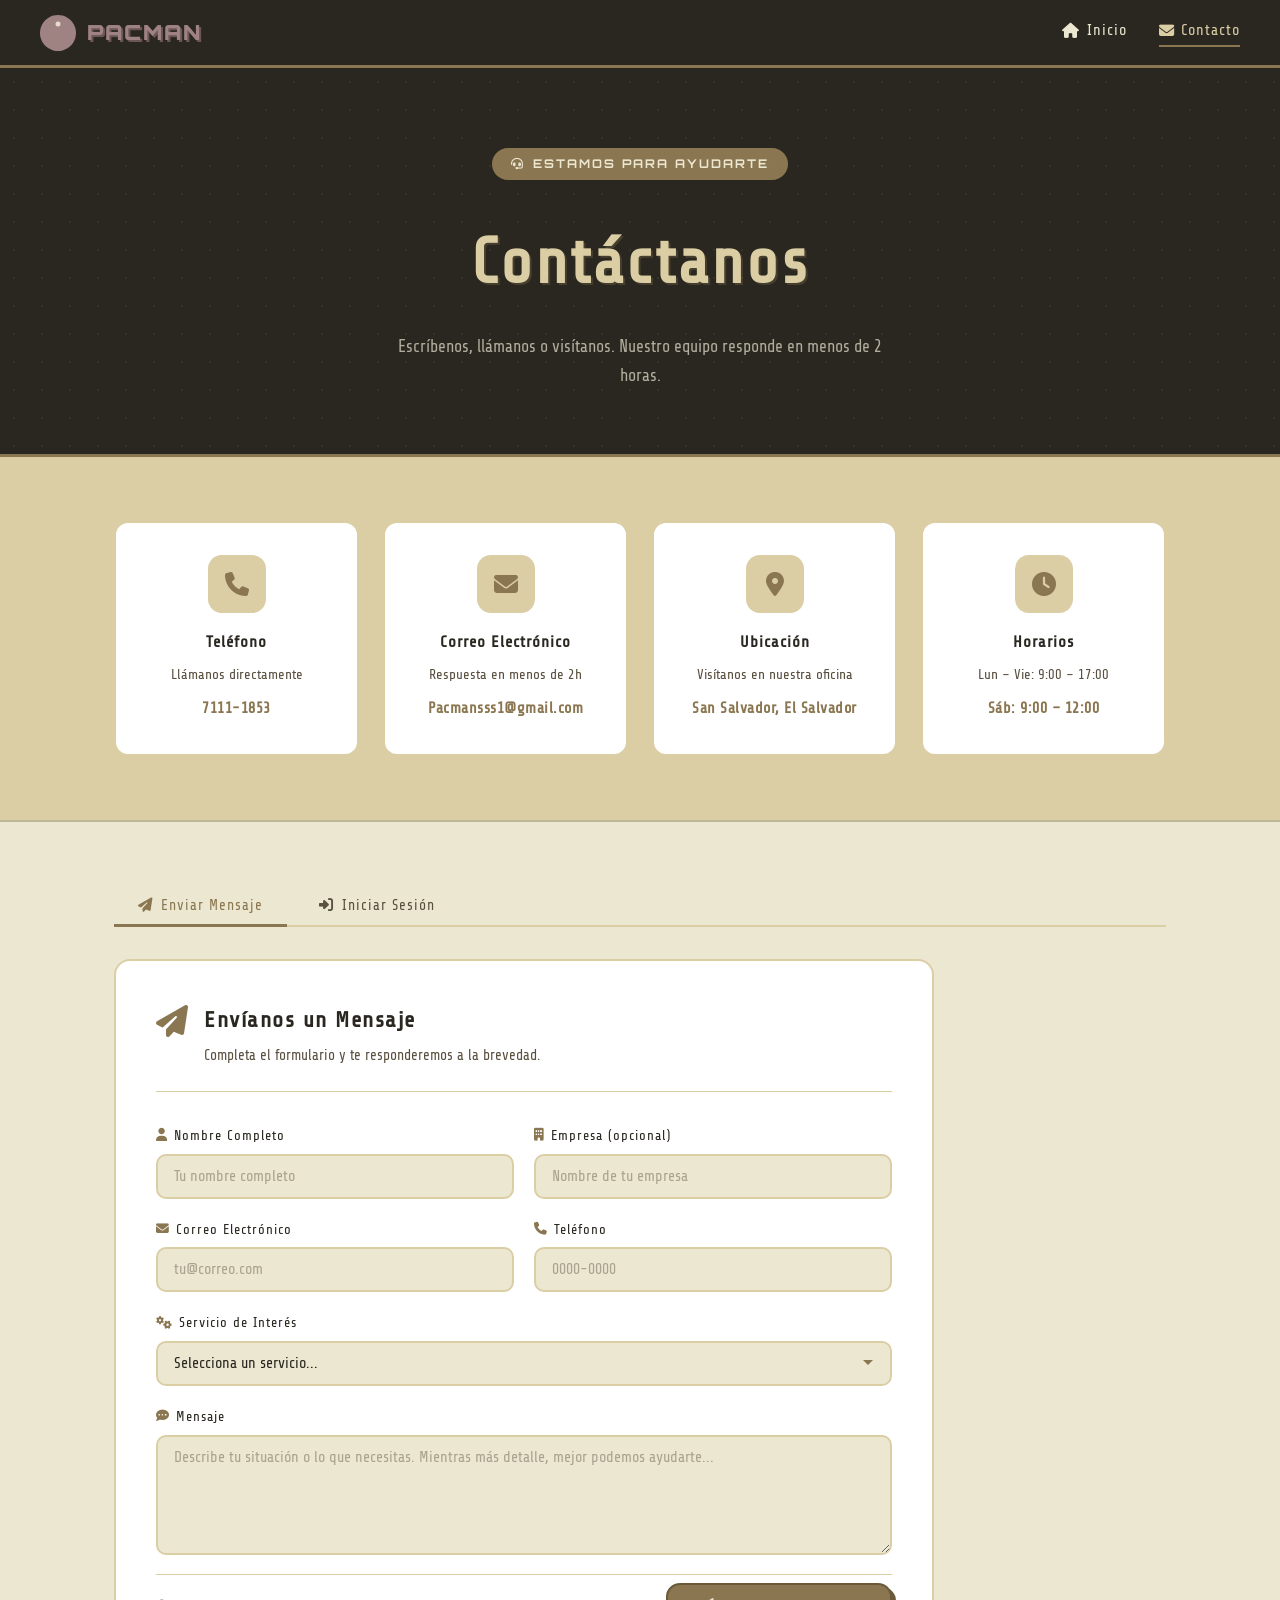
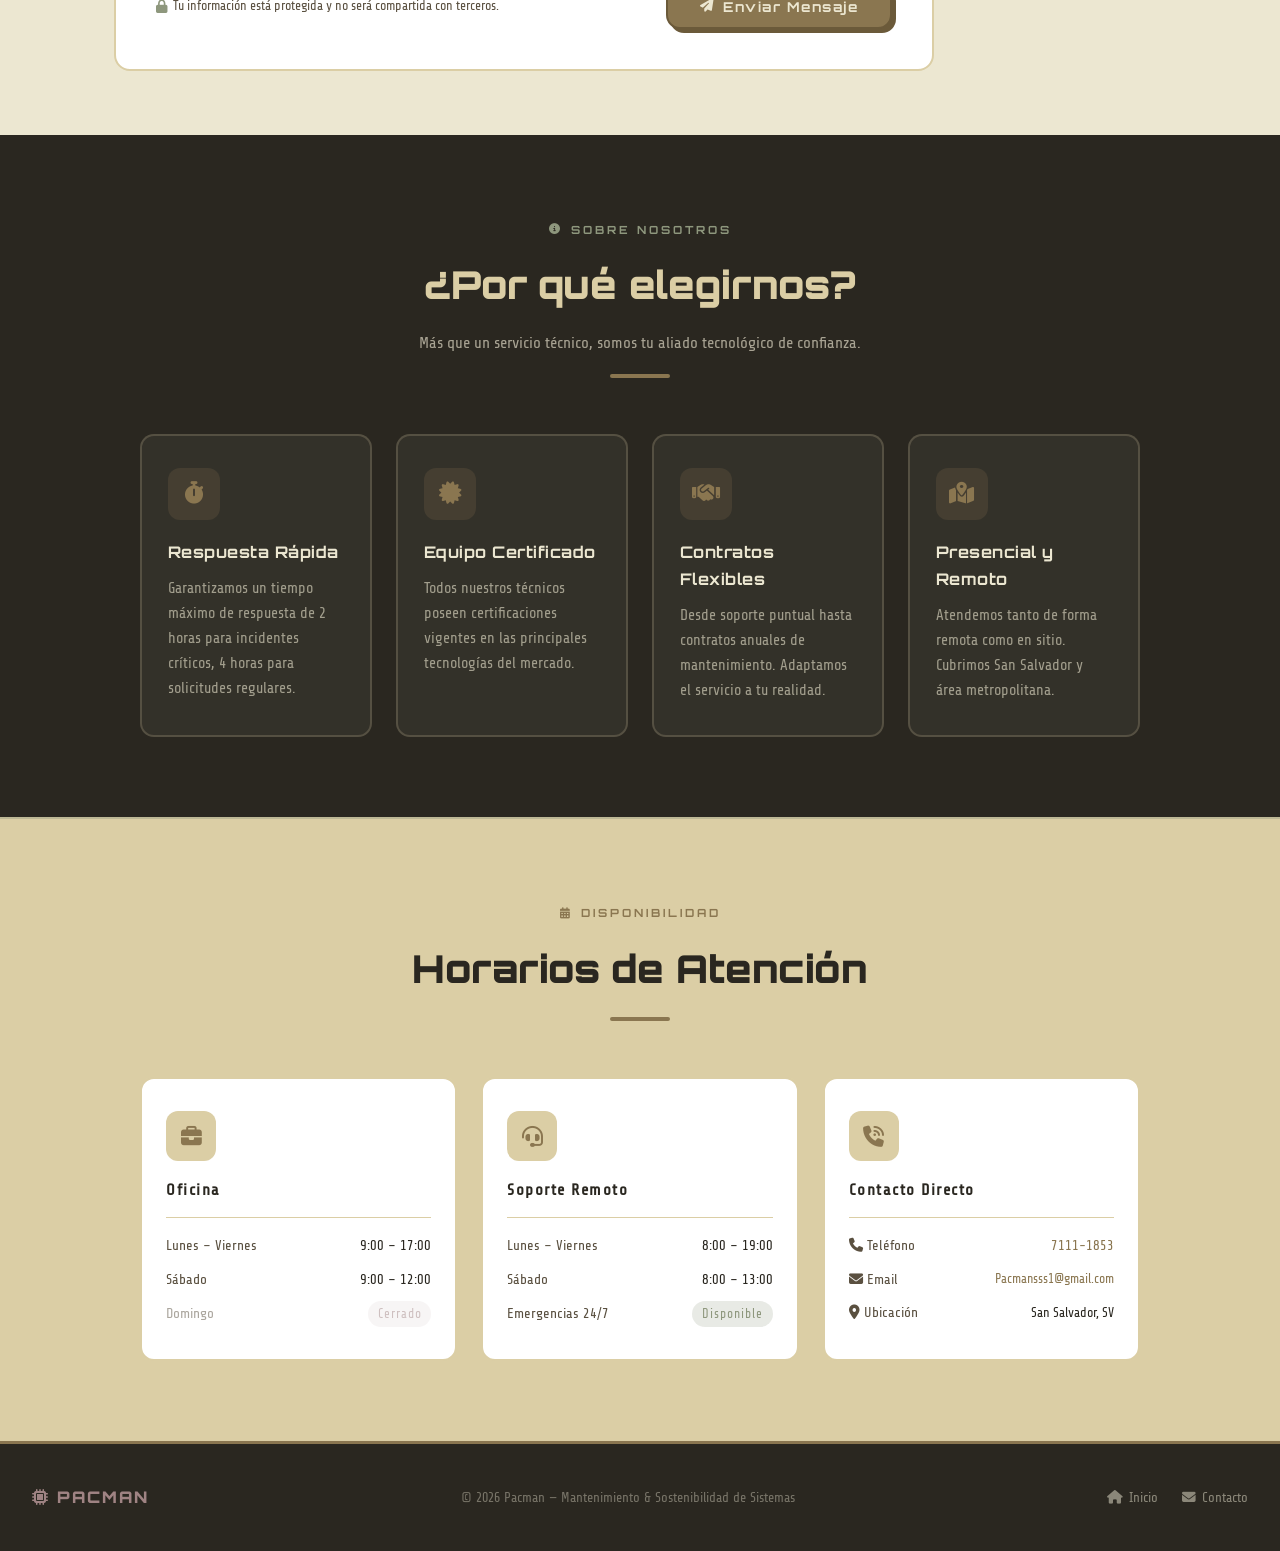
==== commit b409f38b: "comitx" ====
--- a/contact.html
+++ b/contact.html
@@ -24,9 +24,6 @@
 
 <ul class="nav-links">
     <li><a href="index.html"><i class="fa-solid fa-house"></i> Inicio</a></li>
-    <li><a href="index.html#servicios"><i class="fa-solid fa-gears"></i> Servicios</a></li>
-    <li><a href="index.html#proceso"><i class="fa-solid fa-diagram-project"></i> Proceso</a></li>
-    <li><a href="index.html#glosario"><i class="fa-solid fa-book-open"></i> Glosario</a></li>
     <li><a href="contact.html" class="active"><i class="fa-solid fa-envelope"></i> Contacto</a></li>
 </ul>
 
@@ -38,9 +35,6 @@
 <!-- Mobile menu -->
 <div class="mobile-menu" id="mobileMenu">
 <a href="index.html"><i class="fa-solid fa-house"></i> Inicio</a>
-<a href="index.html#servicios"><i class="fa-solid fa-gears"></i> Servicios</a>
-<a href="index.html#proceso"><i class="fa-solid fa-diagram-project"></i> Proceso</a>
-<a href="index.html#glosario"><i class="fa-solid fa-book-open"></i> Glosario</a>
 <a href="contact.html"><i class="fa-solid fa-envelope"></i> Contacto</a>
 </div>
 
